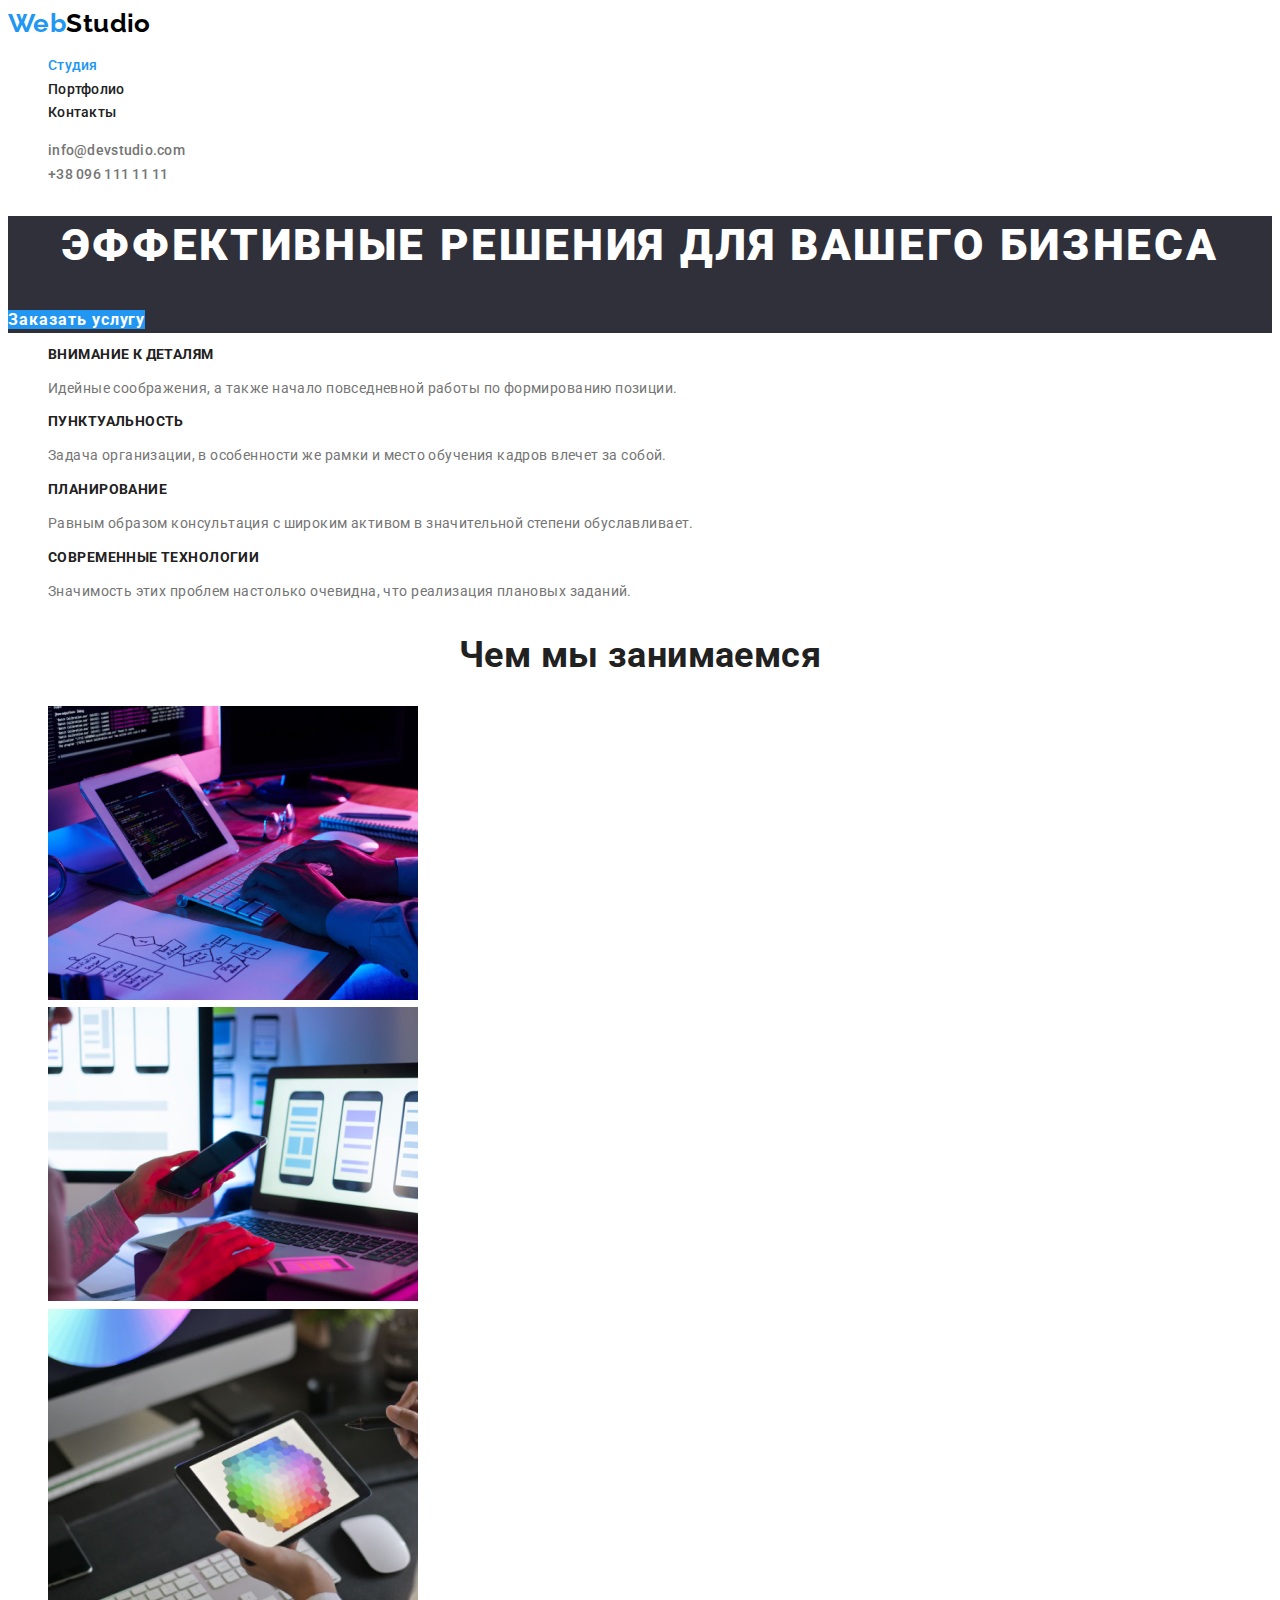
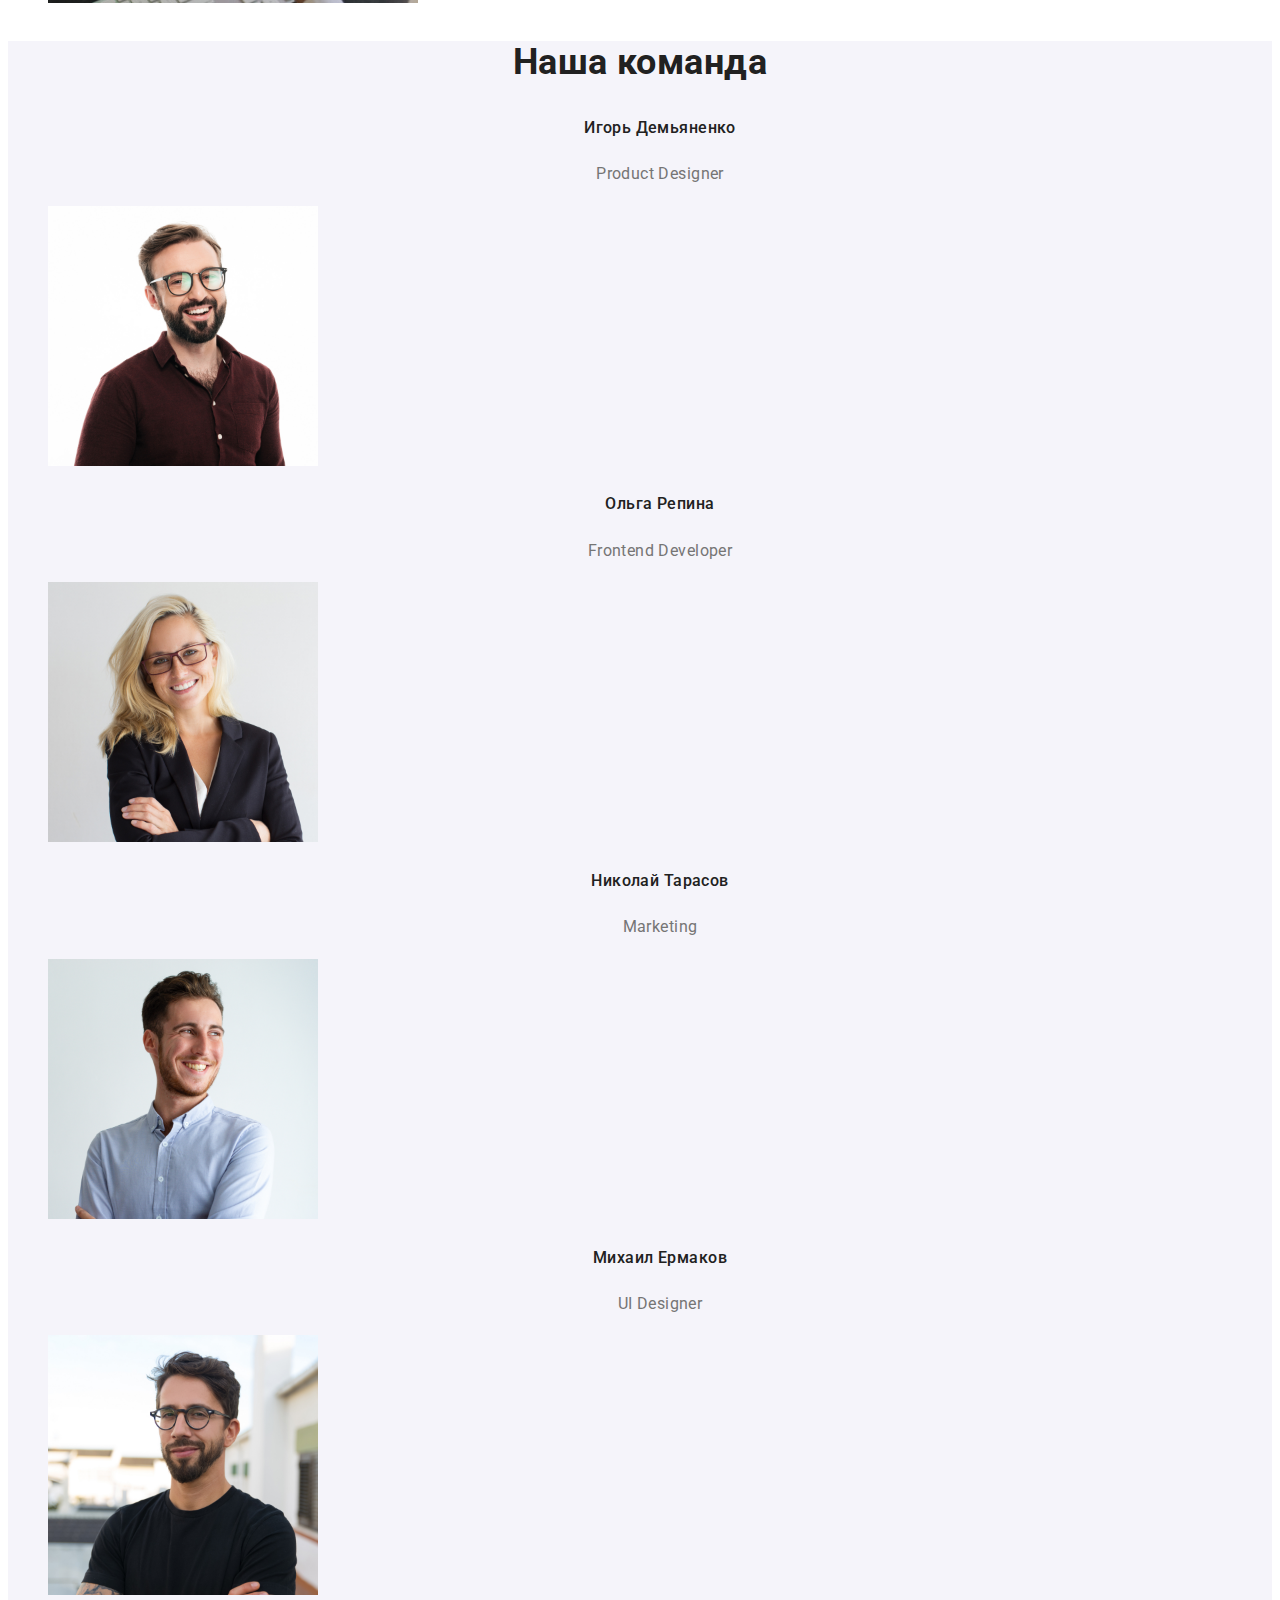
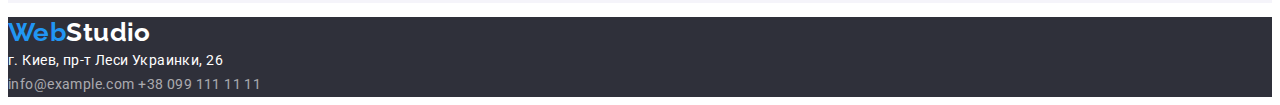
==== index.html @ 21172654 "Копирование из предыдущего" ====
<!DOCTYPE html>
<html lang="en">
<head>
    <meta charset="UTF-8">
    <meta name="viewport" content="width=device-width, initial-scale=1.0">
    <title>Document</title>
    <link href="https://fonts.googleapis.com/css2?family=Raleway:wght@700&family=Roboto:wght@400;500;700;900&display=swap" rel="stylesheet">
    <link rel="stylesheet" href="./css/common.css">
    <link rel="stylesheet" href="./css/main.css">
</head>
<body>
    <!--Шапка сайта-->
    <header class="page-header">
        <nav>
            <a href="./index.html" class="logo-first">
                Web<span class="logo-past">Studio</span> 
             </a>
            <ul class="site-nav">
                <li><a href="" class="link current">Студия</a></li>
                <li><a href="./portfolio.html" class="link">Портфолио</a></li>
                <li><a href="" class="link">Контакты</a></li>
            </ul>   
        </nav>
        
        <ul class="contact-info">
            <li><a href="mailto:info@example.com" class="contact-link">info@devstudio.com</a></li>
            <li><a href="tel:+380961111111" class="contact-link">+38 096 111 11 11</a></li>
        </ul>
    </header>

<main> 
        <!--Герой-->
        <div>
            <section class="hero"> 
                <h1 class="hero-title">Эффективные решения для вашего бизнеса</h1>
                <a href="" class="button">Заказать услугу</a>
            </section>
        </div>
    
        <!--Преимущества-->
        <section class="advantages"> 
            <ul class="advantages-list">
                <li>
                    <h3 class="advantages-title">Внимание к деталям</h3>
                    <p class="advantages-text">
                        Идейные соображения, а также начало повседневной работы по формированию позиции.
                    </p>
                </li>
                <li>
                    <h3 class="advantages-title">Пунктуальность</h3>
                    <p class="advantages-text"> 
                        Задача организации, в особенности же рамки и место обучения кадров влечет за собой.
                    </p>
                </li>
                <li>
                    <h3 class="advantages-title">Планирование</h3>
                    <p class="advantages-text">
                        Равным образом консультация с широким активом в значительной степени обуславливает.
                    </p>
                </li>
                <li>
                    <h3 class="advantages-title">Современные технологии</h3>
                    <p class="advantages-text">
                        Значимость этих проблем настолько очевидна, что реализация плановых заданий.
                    </p>
                </li>
            </ul>
        </section>
    
        <!--Предоставляемые услуги-->
        <section class="services">
            <h2 class="services-title">Чем мы занимаемся</h2>
            <ul class="services-list">
                <li>
                    <img src="./images/dev.jpg" alt="Разработка софта" width="370">
                </li>
                <li>
                    <img src="./images/app.jpg" alt="Разработка мобильных приложений" width="370">
                </li>
                <li>
                    <img src="./images/design.jpg" alt="Дизайн интерфейсов" width="370">
                </li>
            </ul>
        </section>
    
        <!--О команде-->
        <section class="team">
            <h2 class="team-title">Наша команда</h2>
            <ul class="team-list">
                <li>
                    <h3 class="team-name">Игорь Демьяненко</h3>
                    <p class="team-job">
                        Product Designer
                    </p>
                    <img src="./images/pd.jpg" alt="Дизайнер продуктов" width="270">
                </li>
                <li>
                    <h3 class="team-name">Ольга Репина</h3>
                    <p class="team-job">
                        Frontend Developer
                    </p>
                    <img src="./images/fd.jpg" alt="Веб разработчик" width="270">
                </li>
                <li>
                    <h3 class="team-name">Николай Тарасов</h3>
                    <p class="team-job">
                        Marketing
                    </p>
                    <img src="./images/marketing.jpg" alt="Маркетинг" width="270">
                </li>
                <li>
                    <h3 class="team-name">Михаил Ермаков</h3>
                    <p class="team-job">
                        UI Designer
                    </p>
                    <img src="./images/uid.jpg" alt="Дизайнер интерфейсов" width="270">
                </li>
            </ul>
        </section>
</main>

    <!--Футер-->
    <footer class="footer"> 
        
        <a href="./index.html" class="logo-first">
            Web<span class="logo-past-footer">Studio</span> 
         </a>
             
        <address class="adress-text">
            г. Киев, пр-т Леси Украинки, 26
          </address>
          
        <address>
            <a href="mailto:info@example.com" class="footer-contact-link">info@example.com</a>
            <a href="tel:+380991111111" class="footer-contact-link">+38 099 111 11 11</a>
          </address>

    </footer>
    
</body>
</html>
---- css/common.css ----
:root {
    --primary-text-color:#757575;
    --title-text-color:#212121;
    --footer-contact-text-color:rgba(255, 255, 255, 0.6);
    --accent-color:#2196F3;
    --primary-white-color:#ffffff;
    --secondary-gray-color:#F5F4FA;
    --secondary-darkgray-color:#2F303A;
 }

body {
    background-color: var(--primary-white-color);
    color: var(--primary-text-color);
    font-family: Roboto, sans-serif;
    font-weight: 400;
    font-size: 14px;
    line-height: 1.7;
    letter-spacing: 0.03em;
 } 

ul {
    list-style: none;
 }

/* Логотип */
.logo-first {
    color:var(--accent-color);
    font-family: Raleway, sans-serif;
    font-weight: 700;
    font-size: 26px;
    line-height: 1.2; 
    text-decoration: none;
 }
 .logo-past {
     color: #000000;
 }

 .logo-past-footer {
    color:var(--primary-white-color);
 }

 /* Навигация */

 .site-nav .link {
  color: var(--title-text-color);

  font-weight: 500;
  font-size: 14px;
  line-height: 1.2;
  letter-spacing: 0.02em;
  text-decoration: none;
 }

 .site-nav .current {
   color: var(--accent-color);
 } 

 .site-nav .link:hover,
 .site-nav .link:focus, 
 .footer-contact-link:hover,
 .footer-contact-link:focus, 
 .contact-link:hover,
 .contact-link:focus {
    color: var(--accent-color);
 }
  
 /* Контакты */

 .contact-link {
    color: var(--primary-text-color);
  
    font-weight: 500;
    font-size: 14px;
    line-height: 1.2;
    letter-spacing: 0.02em;
    text-decoration: none;
 }
  
 /* Футер */

 .footer {
     background: var(--secondary-darkgray-color);
 }

 .footer-contact-link {
    color: var(--footer-contact-text-color);
    font-weight: 400;
    font-size: 14px;
    text-decoration: none;
    font-style: normal;

 }
 

 .adress-text {
     color: var(--primary-white-color);
     font-weight: 400;
     font-size: 14px;  
     font-style: normal;
 }
---- css/main.css ----
/* Герой */
 .hero {
    background-color: var(--secondary-darkgray-color);
 }

.hero-title {
    color: var(--primary-white-color);

    font-weight: 900;
    font-size: 44px;
    line-height: 1.36;

    text-align: center;
    letter-spacing: 0.06em;
    text-transform: uppercase;
 }

.button {
    background-color: var(--accent-color);
    color: var(--primary-white-color);

    font-weight: 700;
    font-size: 16px;

    text-align: center;
    letter-spacing: 0.06em;
    text-decoration: none;
 }

 /* Наши преимущества */

.advantages-title {
    color: var(--title-text-color);

    font-weight: 700;
    font-size: 14px;
    line-height: 1.14;
    text-transform: uppercase
 }

 /* Услуги и команда */

 .team {
     background-color: var(--secondary-gray-color);
 }


.services-title, .team-title  {
    color: var(--title-text-color);

    font-weight: 700;
    font-size: 36px;
    line-height: 1.17;
    text-align: center;
 }

.team-name {
    color: var(--title-text-color);

    font-weight: 500;
    font-size: 16px;
    line-height: 1.9;
    text-align: center; 
}

.team-job {
 
    font-size: 16px;
    line-height: 1.9;
    text-align: center; 
}
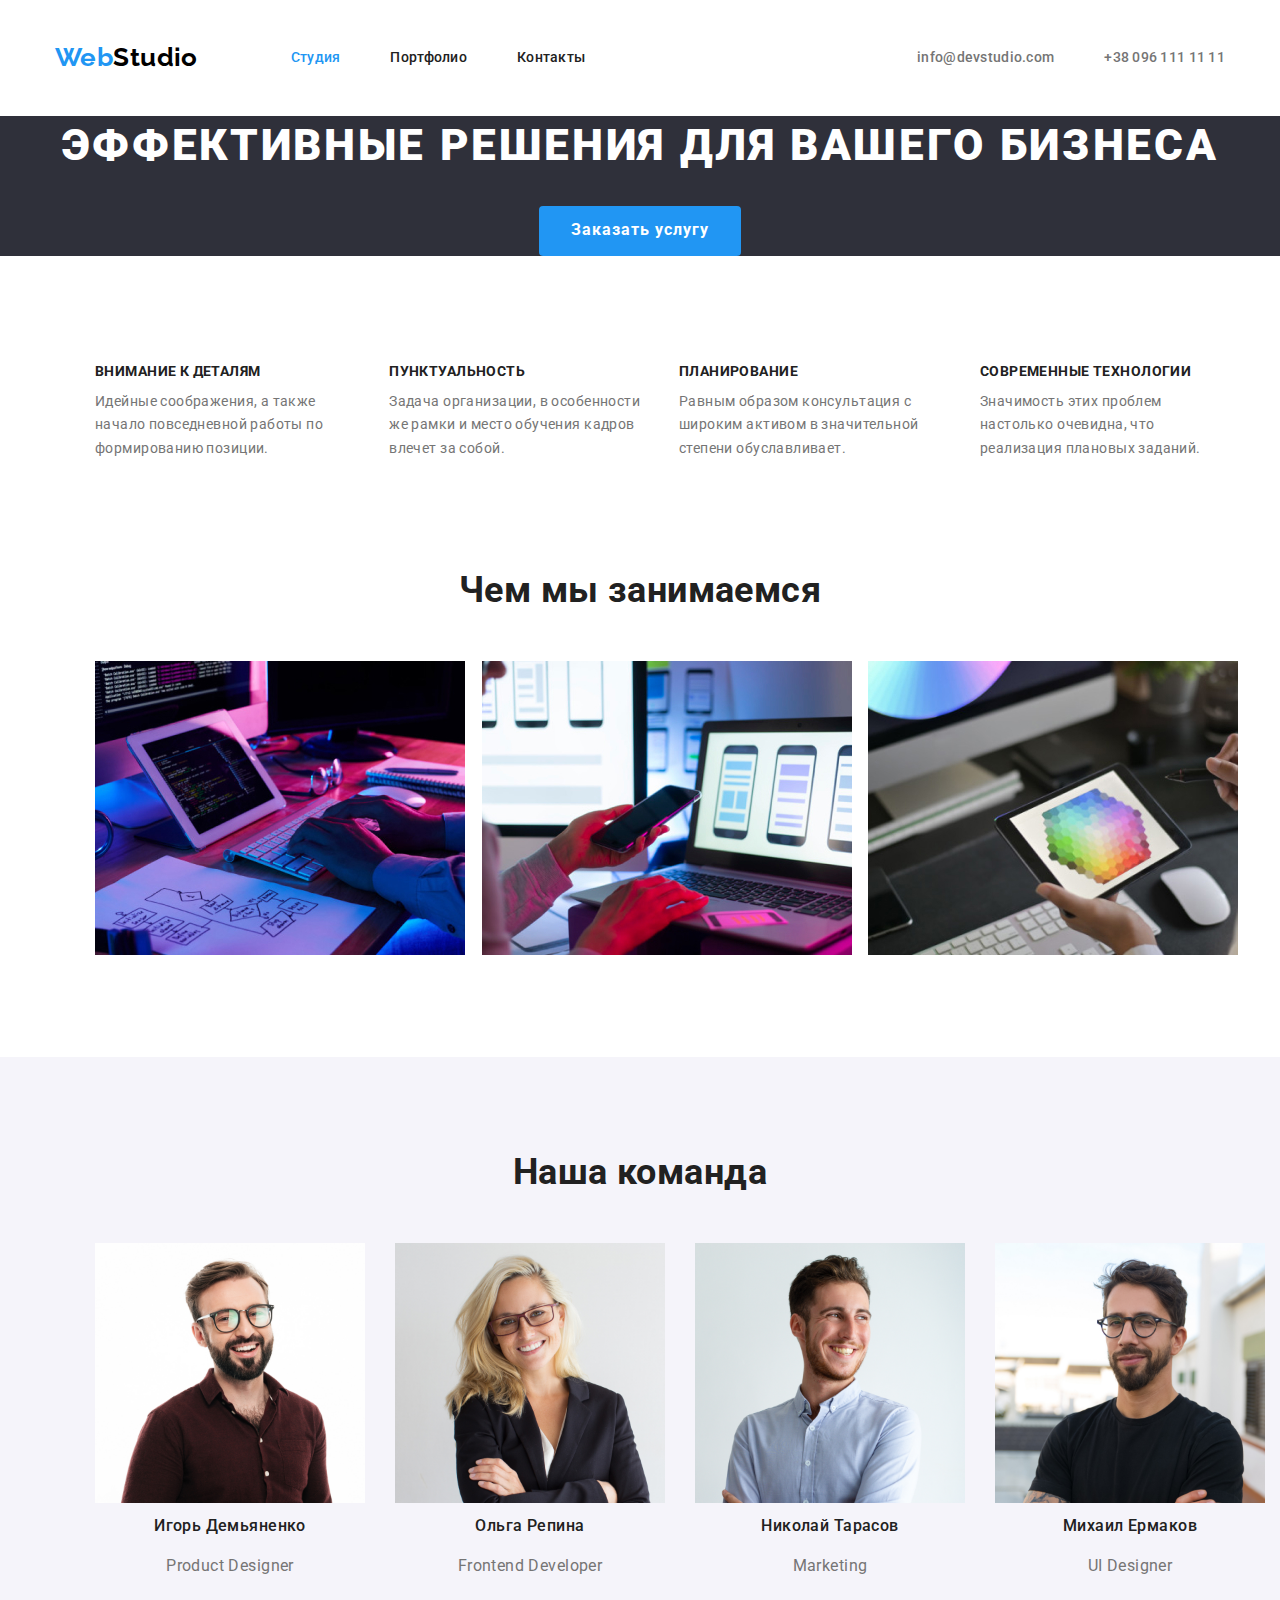
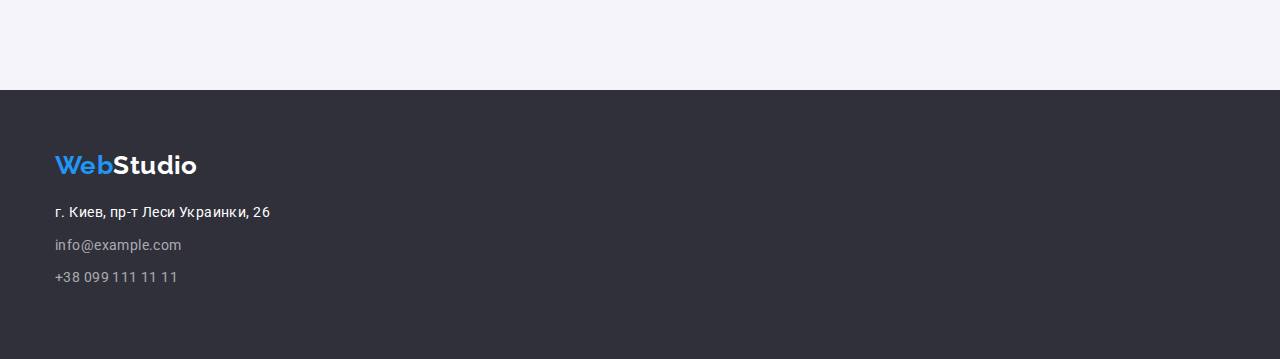
==== commit 8d957651: "Позиционирование" ====
--- a/index.html
+++ b/index.html
@@ -5,135 +5,152 @@
     <meta name="viewport" content="width=device-width, initial-scale=1.0">
     <title>Document</title>
     <link href="https://fonts.googleapis.com/css2?family=Raleway:wght@700&family=Roboto:wght@400;500;700;900&display=swap" rel="stylesheet">
+    <link rel="stylesheet" href="https://cdnjs.cloudflare.com/ajax/libs/modern-normalize/1.0.0/modern-normalize.min.css">
     <link rel="stylesheet" href="./css/common.css">
     <link rel="stylesheet" href="./css/main.css">
 </head>
 <body>
     <!--Шапка сайта-->
     <header class="page-header">
-        <nav>
+    <div class="container flexbox">        
+        <nav class="navigation">
             <a href="./index.html" class="logo-first">
                 Web<span class="logo-past">Studio</span> 
              </a>
-            <ul class="site-nav">
-                <li><a href="" class="link current">Студия</a></li>
-                <li><a href="./portfolio.html" class="link">Портфолио</a></li>
-                <li><a href="" class="link">Контакты</a></li>
+            <ul class="site-nav list">
+                <li class="site-nav-item"><a href="" class="link current">Студия</a></li>
+                <li class="site-nav-item"><a href="./portfolio.html" class="link">Портфолио</a></li>
+                <li class="site-nav-item"><a href="" class="link">Контакты</a></li>
             </ul>   
         </nav>
         
         <ul class="contact-info">
-            <li><a href="mailto:info@example.com" class="contact-link">info@devstudio.com</a></li>
-            <li><a href="tel:+380961111111" class="contact-link">+38 096 111 11 11</a></li>
+            <li class="contact-item"><a href="mailto:info@example.com" class="contact-link">info@devstudio.com</a></li>
+            <li class="contact-item"><a href="tel:+380961111111" class="contact-link">+38 096 111 11 11</a></li>
         </ul>
+    </div>
+
     </header>
 
 <main> 
         <!--Герой-->
-        <div>
+        
             <section class="hero"> 
-                <h1 class="hero-title">Эффективные решения для вашего бизнеса</h1>
-                <a href="" class="button">Заказать услугу</a>
+              
+                    <h1 class="hero-title">Эффективные решения для вашего бизнеса</h1>
+                    <a href="" class="button">Заказать услугу</a>
             </section>
-        </div>
+        
     
         <!--Преимущества-->
         <section class="advantages"> 
-            <ul class="advantages-list">
-                <li>
+            <div class="container">
+            <ul class="advantages-list box-list">
+                <li class="advantages-item">
                     <h3 class="advantages-title">Внимание к деталям</h3>
                     <p class="advantages-text">
                         Идейные соображения, а также начало повседневной работы по формированию позиции.
                     </p>
                 </li>
-                <li>
+                <li class="advantages-item">
                     <h3 class="advantages-title">Пунктуальность</h3>
                     <p class="advantages-text"> 
                         Задача организации, в особенности же рамки и место обучения кадров влечет за собой.
                     </p>
                 </li>
-                <li>
+                <li class="advantages-item">
                     <h3 class="advantages-title">Планирование</h3>
                     <p class="advantages-text">
                         Равным образом консультация с широким активом в значительной степени обуславливает.
                     </p>
                 </li>
-                <li>
+                <li class="advantages-item"> 
                     <h3 class="advantages-title">Современные технологии</h3>
                     <p class="advantages-text">
                         Значимость этих проблем настолько очевидна, что реализация плановых заданий.
                     </p>
                 </li>
             </ul>
+            </div>
         </section>
     
         <!--Предоставляемые услуги-->
-        <section class="services">
+        <section class="services section">
+        <div class="container">
             <h2 class="services-title">Чем мы занимаемся</h2>
             <ul class="services-list">
-                <li>
+                <li class="services-item">
                     <img src="./images/dev.jpg" alt="Разработка софта" width="370">
                 </li>
-                <li>
+                <li class="services-item">
                     <img src="./images/app.jpg" alt="Разработка мобильных приложений" width="370">
                 </li>
-                <li>
+                <li class="services-item">
                     <img src="./images/design.jpg" alt="Дизайн интерфейсов" width="370">
                 </li>
             </ul>
+        </div>
         </section>
     
         <!--О команде-->
-        <section class="team">
+        <section class="team section">
+        <div class="container">            
             <h2 class="team-title">Наша команда</h2>
             <ul class="team-list">
-                <li>
+                <li class="team-item">
+                    <img src="./images/pd.jpg" alt="Дизайнер продуктов" width="270">
                     <h3 class="team-name">Игорь Демьяненко</h3>
                     <p class="team-job">
                         Product Designer
                     </p>
-                    <img src="./images/pd.jpg" alt="Дизайнер продуктов" width="270">
+                   
                 </li>
-                <li>
+                <li class="team-item">
+                    <img src="./images/fd.jpg" alt="Веб разработчик" width="270">
                     <h3 class="team-name">Ольга Репина</h3>
                     <p class="team-job">
                         Frontend Developer
                     </p>
-                    <img src="./images/fd.jpg" alt="Веб разработчик" width="270">
+                    
                 </li>
-                <li>
+                <li class="team-item">
+                    <img src="./images/marketing.jpg" alt="Маркетинг" width="270">
                     <h3 class="team-name">Николай Тарасов</h3>
                     <p class="team-job">
                         Marketing
                     </p>
-                    <img src="./images/marketing.jpg" alt="Маркетинг" width="270">
+                    
                 </li>
-                <li>
+                <li class="team-item"> 
+                    <img src="./images/uid.jpg" alt="Дизайнер интерфейсов" width="270">
                     <h3 class="team-name">Михаил Ермаков</h3>
                     <p class="team-job">
                         UI Designer
                     </p>
-                    <img src="./images/uid.jpg" alt="Дизайнер интерфейсов" width="270">
+                   
                 </li>
             </ul>
+        </div>
         </section>
 </main>
 
     <!--Футер-->
     <footer class="footer"> 
         
+    <div class="container"> 
         <a href="./index.html" class="logo-first">
             Web<span class="logo-past-footer">Studio</span> 
-         </a>
-             
+        </a>
+            
         <address class="adress-text">
             г. Киев, пр-т Леси Украинки, 26
-          </address>
-          
+        </address>
+        
         <address>
             <a href="mailto:info@example.com" class="footer-contact-link">info@example.com</a>
             <a href="tel:+380991111111" class="footer-contact-link">+38 099 111 11 11</a>
-          </address>
+        </address>
+    </div>
 
     </footer>
     
--- a/css/common.css
+++ b/css/common.css
@@ -22,8 +22,24 @@
     list-style: none;
  }
 
+.container {
+   padding-left: 15px;
+   padding-right: 15px;
+   width: 1200px;
+   margin-left: auto;
+   margin-right: auto;
+  /*  outline: 2px solid tomato; */
+   
+}
+
+.list {
+   margin: 0;
+   padding: 0;
+}
+
 /* Логотип */
 .logo-first {
+    margin-right: 93px ;
     color:var(--accent-color);
     font-family: Raleway, sans-serif;
     font-weight: 700;
@@ -39,16 +55,47 @@
     color:var(--primary-white-color);
  }
 
+
  /* Навигация */
 
  .site-nav .link {
   color: var(--title-text-color);
+ 
 
   font-weight: 500;
   font-size: 14px;
   line-height: 1.2;
   letter-spacing: 0.02em;
   text-decoration: none;
+ }
+
+ .site-nav {
+    display: flex;
+ }
+
+ .site-nav-item:not(:last-child) {
+    margin-right: 50px;
+ }
+
+ .navigation {
+    display: flex;
+    align-items: center;
+    margin-right: auto;
+ }
+
+ .flexbox {
+    display: flex;
+    
+ }
+
+ .page-header .flexbox {
+   align-items: center;
+   justify-content: flex-end;
+ }
+
+ .page-header {
+   padding-top: 32px;
+   padding-bottom: 32px;
  }
 
  .site-nav .current {
@@ -66,8 +113,17 @@
   
  /* Контакты */
 
+ .contact-info {
+    display: flex;
+ }
+
+ .contact-item:not(:last-child) {
+   margin-right: 50px;
+}
+
  .contact-link {
     color: var(--primary-text-color);
+   
   
     font-weight: 500;
     font-size: 14px;
@@ -75,14 +131,27 @@
     letter-spacing: 0.02em;
     text-decoration: none;
  }
+
+
   
  /* Футер */
 
+.footer .logo-first {
+   display: flex;
+   margin-top: 0;
+   margin-bottom: 20px;
+}
+
  .footer {
+      padding-top: 60px;
+      padding-bottom: 60px;
      background: var(--secondary-darkgray-color);
  }
 
  .footer-contact-link {
+    display: flex;
+    margin-top: 0;
+    margin-bottom: 9px;
     color: var(--footer-contact-text-color);
     font-weight: 400;
     font-size: 14px;
@@ -93,6 +162,8 @@
  
 
  .adress-text {
+     margin-top: 0;
+     margin-bottom: 9px;
      color: var(--primary-white-color);
      font-weight: 400;
      font-size: 14px;  
--- a/css/main.css
+++ b/css/main.css
@@ -1,21 +1,31 @@
  /* Герой */
  .hero {
     background-color: var(--secondary-darkgray-color);
+    text-align: center;
+    max-width: 1200;
  }
 
 .hero-title {
+    margin-top: 0;
+    margin-bottom: 30px;
     color: var(--primary-white-color);
 
     font-weight: 900;
     font-size: 44px;
     line-height: 1.36;
 
-    text-align: center;
     letter-spacing: 0.06em;
     text-transform: uppercase;
  }
 
 .button {
+    display: inline-block;
+    padding: 10px 32px;
+    min-width: 200px;
+    min-height: 50px;
+    border-radius: 4px;
+   
+    
     background-color: var(--accent-color);
     color: var(--primary-white-color);
 
@@ -27,35 +37,98 @@
     text-decoration: none;
  }
 
+ 
+
+.section {
+    padding-bottom: 94px;
+    padding-top: 94px;
+ }
+
  /* Наши преимущества */
+
+ .advantages {
+    padding-top: 94px; 
+ }
 
 .advantages-title {
     color: var(--title-text-color);
+    margin-top: 0px;
+    margin-bottom: 10px;
 
     font-weight: 700;
     font-size: 14px;
     line-height: 1.14;
     text-transform: uppercase
+    
  }
+.advantages-text {
+    margin-top: 0px;
+    margin-bottom: 0px;
+}
+
+.advantages-list {
+    display: flex;
+}
+
+.advantages-item {
+    width: calc((100%-90px) / 4);
+}
+
+.advantages-item:not(:last-child) {
+    margin-right: 30px;
+  }
+ 
 
  /* Услуги и команда */
 
  .team {
      background-color: var(--secondary-gray-color);
+
  }
 
+.services-list {
+     display: flex;
+     margin: 0;
+ }
+
+ .services-item:not(:last-child) {
+    margin-right: 30px;
+  }
+
+  .services-item {
+    width: calc((100% - 60px) / 3);
+  }
+ 
 
 .services-title, .team-title  {
     color: var(--title-text-color);
+    margin-top: 0;
+    margin-bottom: 50px;
 
     font-weight: 700;
     font-size: 36px;
     line-height: 1.17;
     text-align: center;
+
  }
+
+ .team-list {
+     display: flex;
+ }
+
+ .team-item {
+    width: calc((100%-90px) / 4);
+ }
+
+ .team-item:not(:last-child) {
+    margin-right: 30px;
+  }
+ 
 
 .team-name {
     color: var(--title-text-color);
+    margin-top: 0;
+    margin-bottom: 10px;
 
     font-weight: 500;
     font-size: 16px;
@@ -64,8 +137,11 @@
 }
 
 .team-job {
+    margin-top: 0;
+    margin-bottom: 0px;
  
     font-size: 16px;
     line-height: 1.9;
     text-align: center; 
-}+}
+
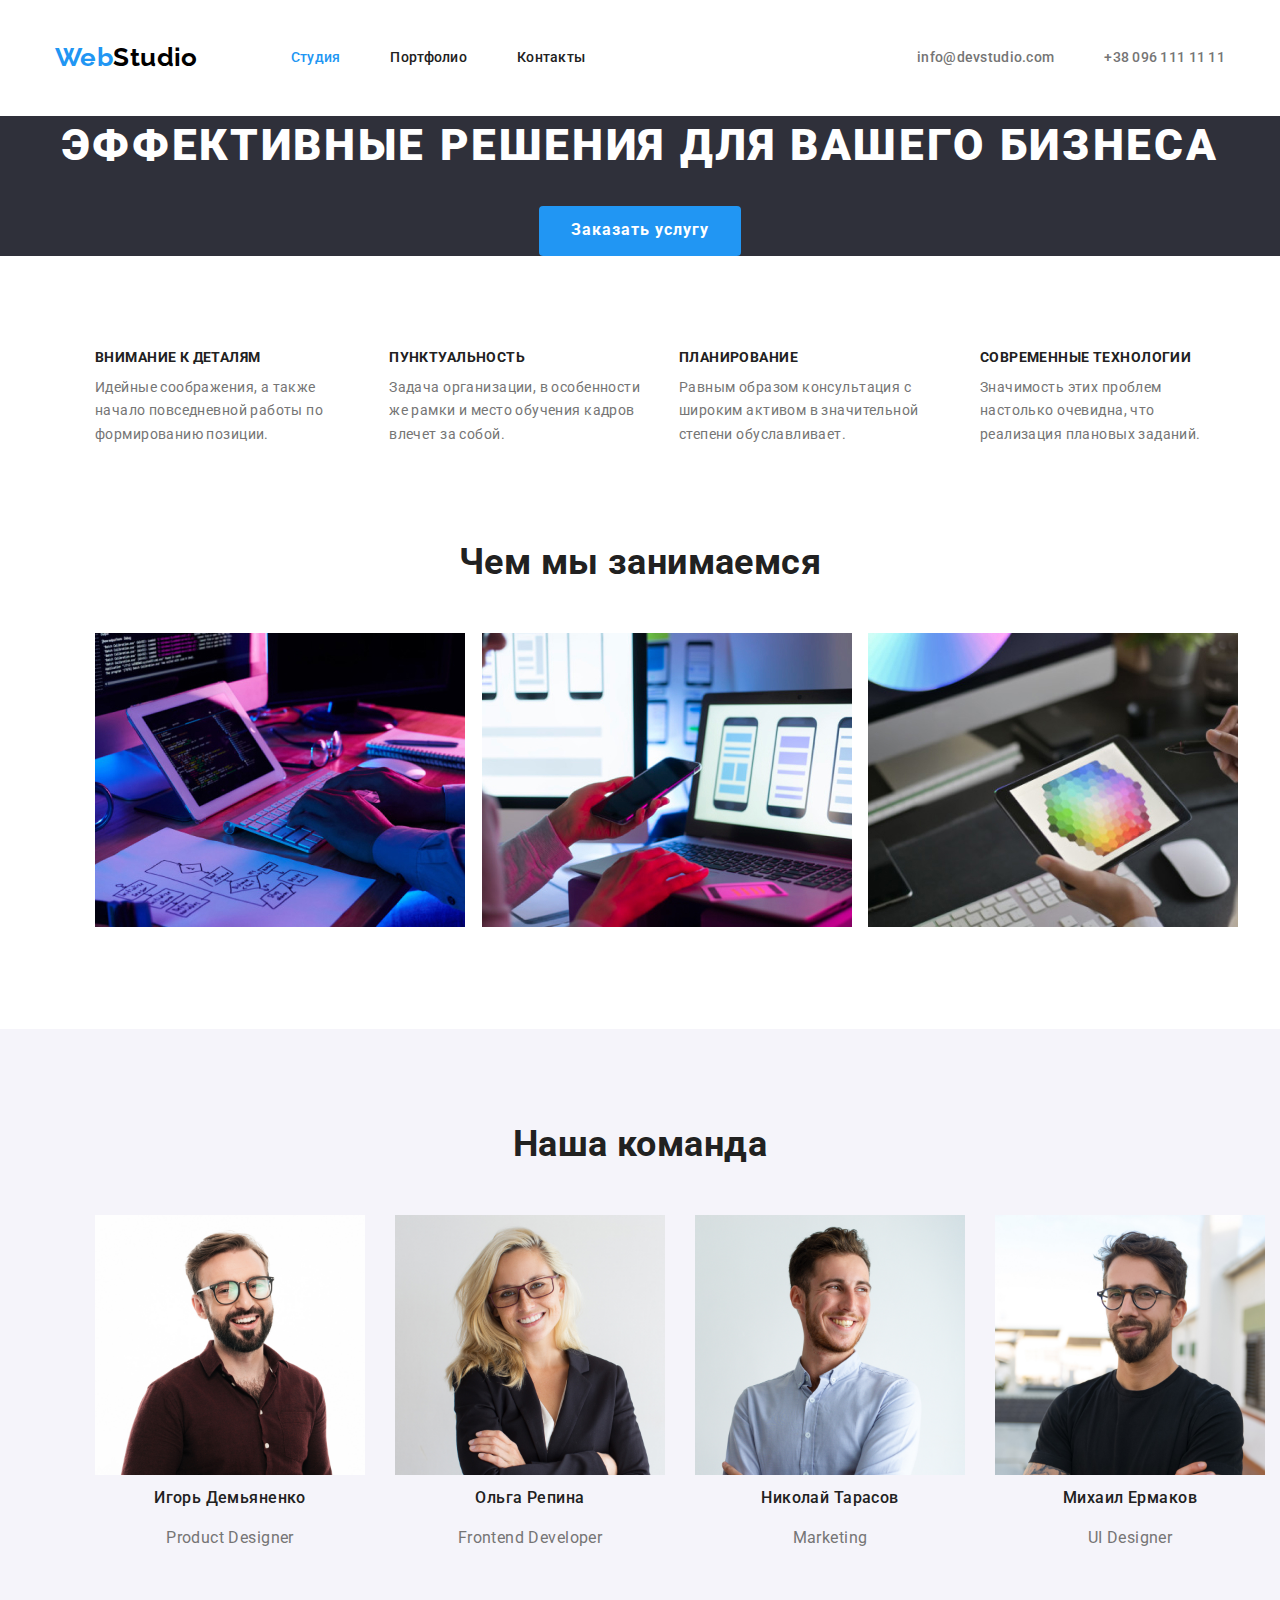
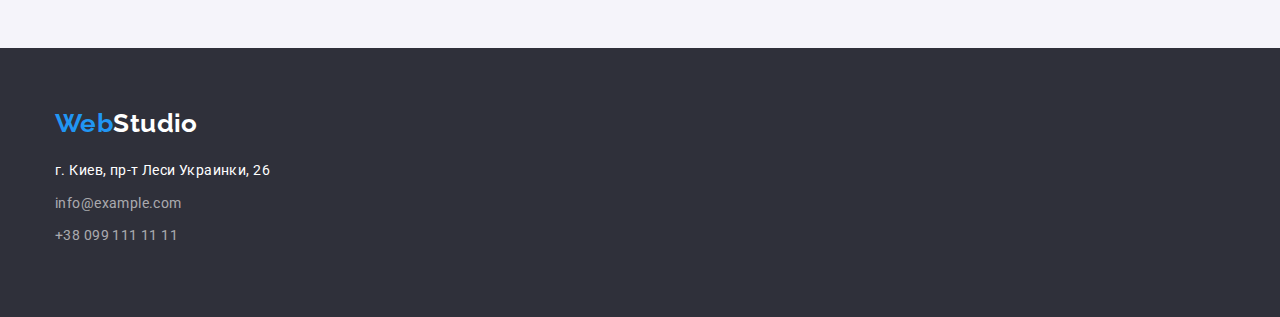
==== commit 4c0a1122: "Правки" ====
--- a/index.html
+++ b/index.html
@@ -45,7 +45,7 @@
         <!--Преимущества-->
         <section class="advantages"> 
             <div class="container">
-            <ul class="advantages-list box-list">
+            <ul class="advantages-list">
                 <li class="advantages-item">
                     <h3 class="advantages-title">Внимание к деталям</h3>
                     <p class="advantages-text">
--- a/css/main.css
+++ b/css/main.css
@@ -68,6 +68,7 @@
 
 .advantages-list {
     display: flex;
+    margin: 0;
 }
 
 .advantages-item {
@@ -88,7 +89,7 @@
 
 .services-list {
      display: flex;
-     margin: 0;
+     margin: 0px;
  }
 
  .services-item:not(:last-child) {
@@ -114,6 +115,7 @@
 
  .team-list {
      display: flex;
+     margin: 0px;
  }
 
  .team-item {
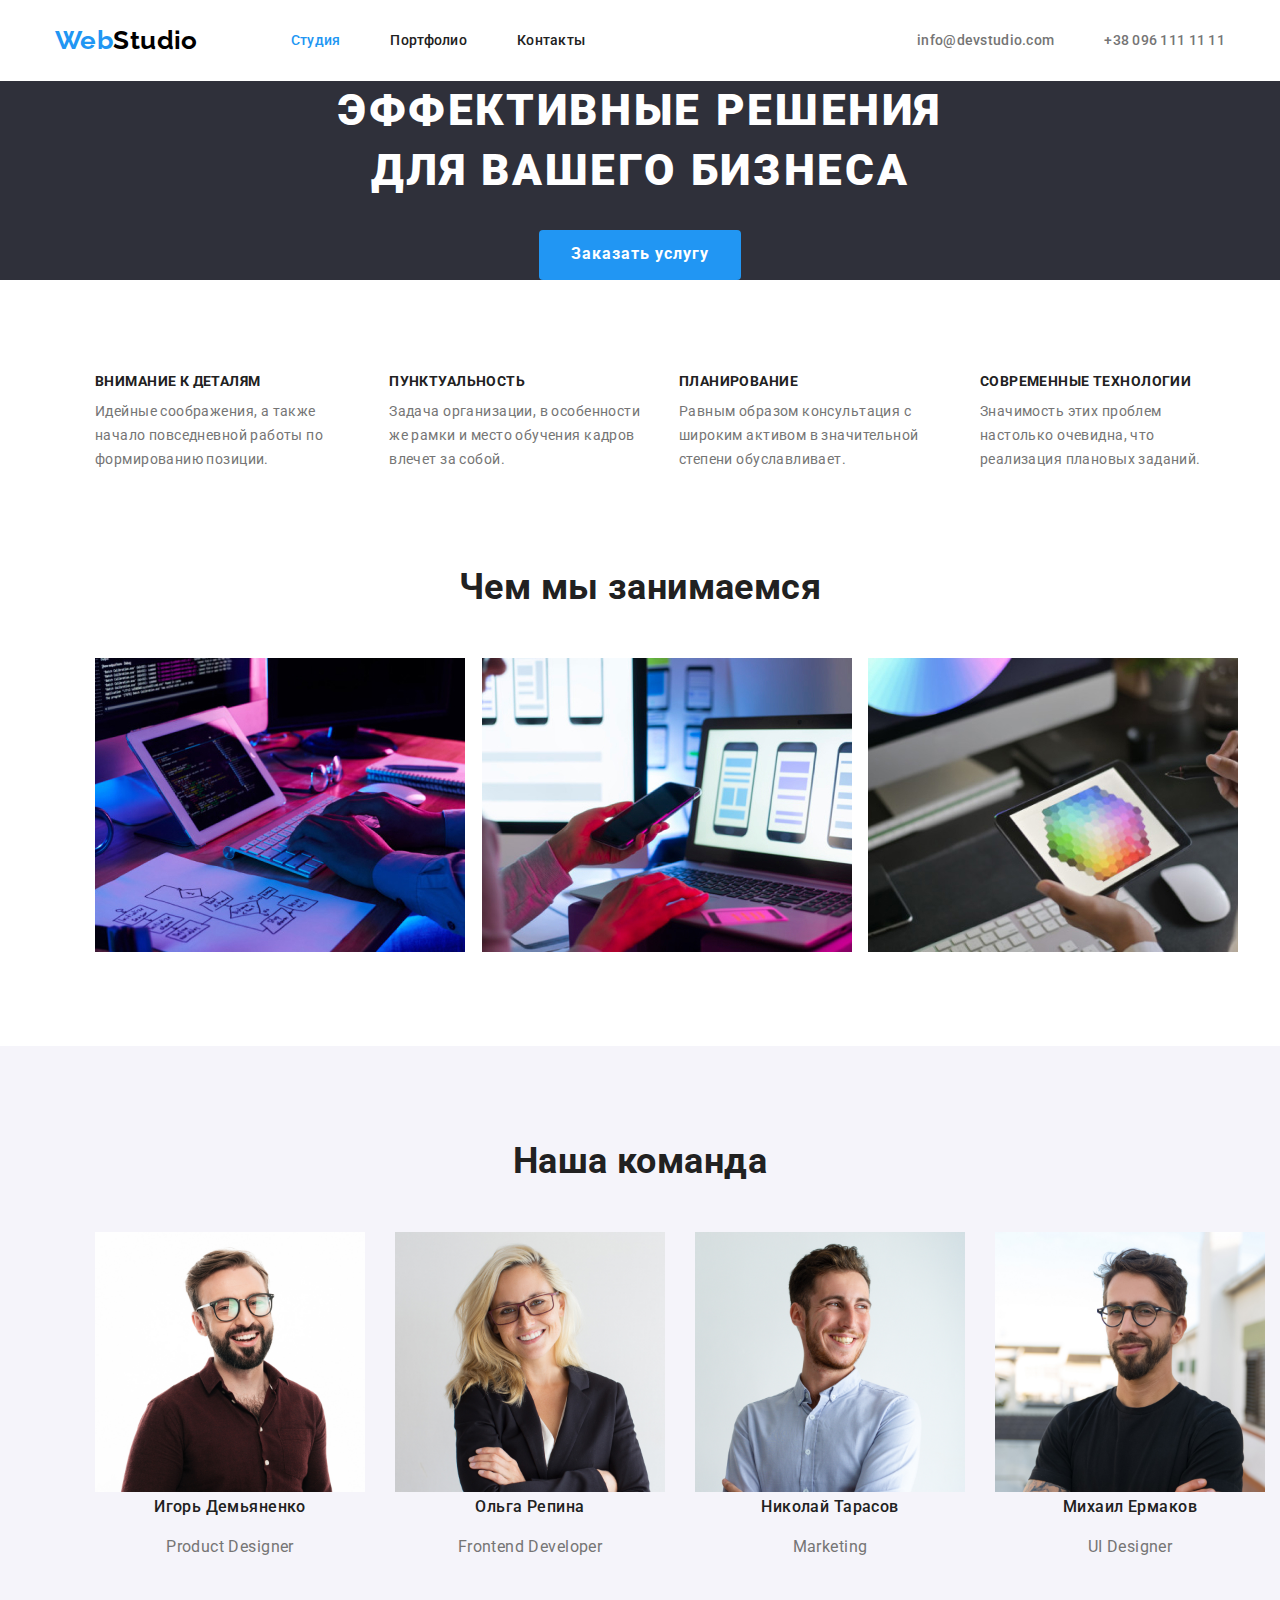
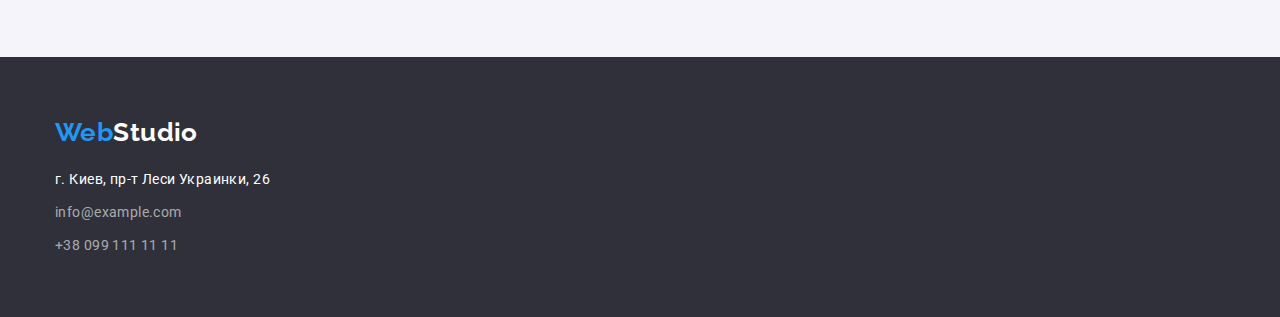
==== commit 4b567870: "Правки ментора" ====
--- a/index.html
+++ b/index.html
@@ -36,8 +36,9 @@
         <!--Герой-->
         
             <section class="hero"> 
-              
-                    <h1 class="hero-title">Эффективные решения для вашего бизнеса</h1>
+                <div hero-title-container>
+                    <h1 class="hero-title">Эффективные решения <br> для вашего бизнеса</h1>
+                </div>
                     <a href="" class="button">Заказать услугу</a>
             </section>
         
@@ -99,34 +100,45 @@
             <ul class="team-list">
                 <li class="team-item">
                     <img src="./images/pd.jpg" alt="Дизайнер продуктов" width="270">
-                    <h3 class="team-name">Игорь Демьяненко</h3>
-                    <p class="team-job">
-                        Product Designer
-                    </p>
+                    <div class="team-card"> 
+                        <h3 class="team-name">Игорь Демьяненко</h3>
+                        <p class="team-job">
+                            Product Designer
+                        </p>
+                    </div>
+                   
                    
                 </li>
                 <li class="team-item">
                     <img src="./images/fd.jpg" alt="Веб разработчик" width="270">
-                    <h3 class="team-name">Ольга Репина</h3>
-                    <p class="team-job">
-                        Frontend Developer
-                    </p>
+                    <div class="team-card">
+                        <h3 class="team-name">Ольга Репина</h3>
+                        <p class="team-job">
+                            Frontend Developer
+                        </p>
+                    </div>
+
                     
                 </li>
                 <li class="team-item">
                     <img src="./images/marketing.jpg" alt="Маркетинг" width="270">
-                    <h3 class="team-name">Николай Тарасов</h3>
-                    <p class="team-job">
-                        Marketing
-                    </p>
+                    <div class="team-card">
+                        <h3 class="team-name">Николай Тарасов</h3>
+                        <p class="team-job">
+                            Marketing
+                        </p>
+                    </div>
+
                     
                 </li>
                 <li class="team-item"> 
                     <img src="./images/uid.jpg" alt="Дизайнер интерфейсов" width="270">
+                <div class="team-card">                    
                     <h3 class="team-name">Михаил Ермаков</h3>
                     <p class="team-job">
                         UI Designer
                     </p>
+                </div>
                    
                 </li>
             </ul>
@@ -142,13 +154,10 @@
             Web<span class="logo-past-footer">Studio</span> 
         </a>
             
-        <address class="adress-text">
-            г. Киев, пр-т Леси Украинки, 26
-        </address>
-        
         <address>
+           <p class="adress-text">г. Киев, пр-т Леси Украинки, 26</p> 
             <a href="mailto:info@example.com" class="footer-contact-link">info@example.com</a>
-            <a href="tel:+380991111111" class="footer-contact-link">+38 099 111 11 11</a>
+            <a href="tel:+380991111111" class="footer-contact-link tel">+38 099 111 11 11</a>
         </address>
     </div>
 
--- a/css/common.css
+++ b/css/common.css
@@ -59,8 +59,11 @@
  /* Навигация */
 
  .site-nav .link {
-  color: var(--title-text-color);
- 
+   display: flex;
+   color: var(--title-text-color);
+   padding-top: 32px;
+   padding-bottom: 32px;
+
 
   font-weight: 500;
   font-size: 14px;
@@ -93,14 +96,12 @@
    justify-content: flex-end;
  }
 
- .page-header {
-   padding-top: 32px;
-   padding-bottom: 32px;
- }
 
  .site-nav .current {
    color: var(--accent-color);
  } 
+
+
 
  .site-nav .link:hover,
  .site-nav .link:focus, 
@@ -115,6 +116,8 @@
 
  .contact-info {
     display: flex;
+    padding-left: 0px;
+    margin: 0px;
  }
 
  .contact-item:not(:last-child) {
@@ -132,7 +135,9 @@
     text-decoration: none;
  }
 
-
+img {
+   display: block;
+}
   
  /* Футер */
 
@@ -160,6 +165,9 @@
 
  }
  
+ .tel {
+   margin-bottom: 0px;
+ }
 
  .adress-text {
      margin-top: 0;
